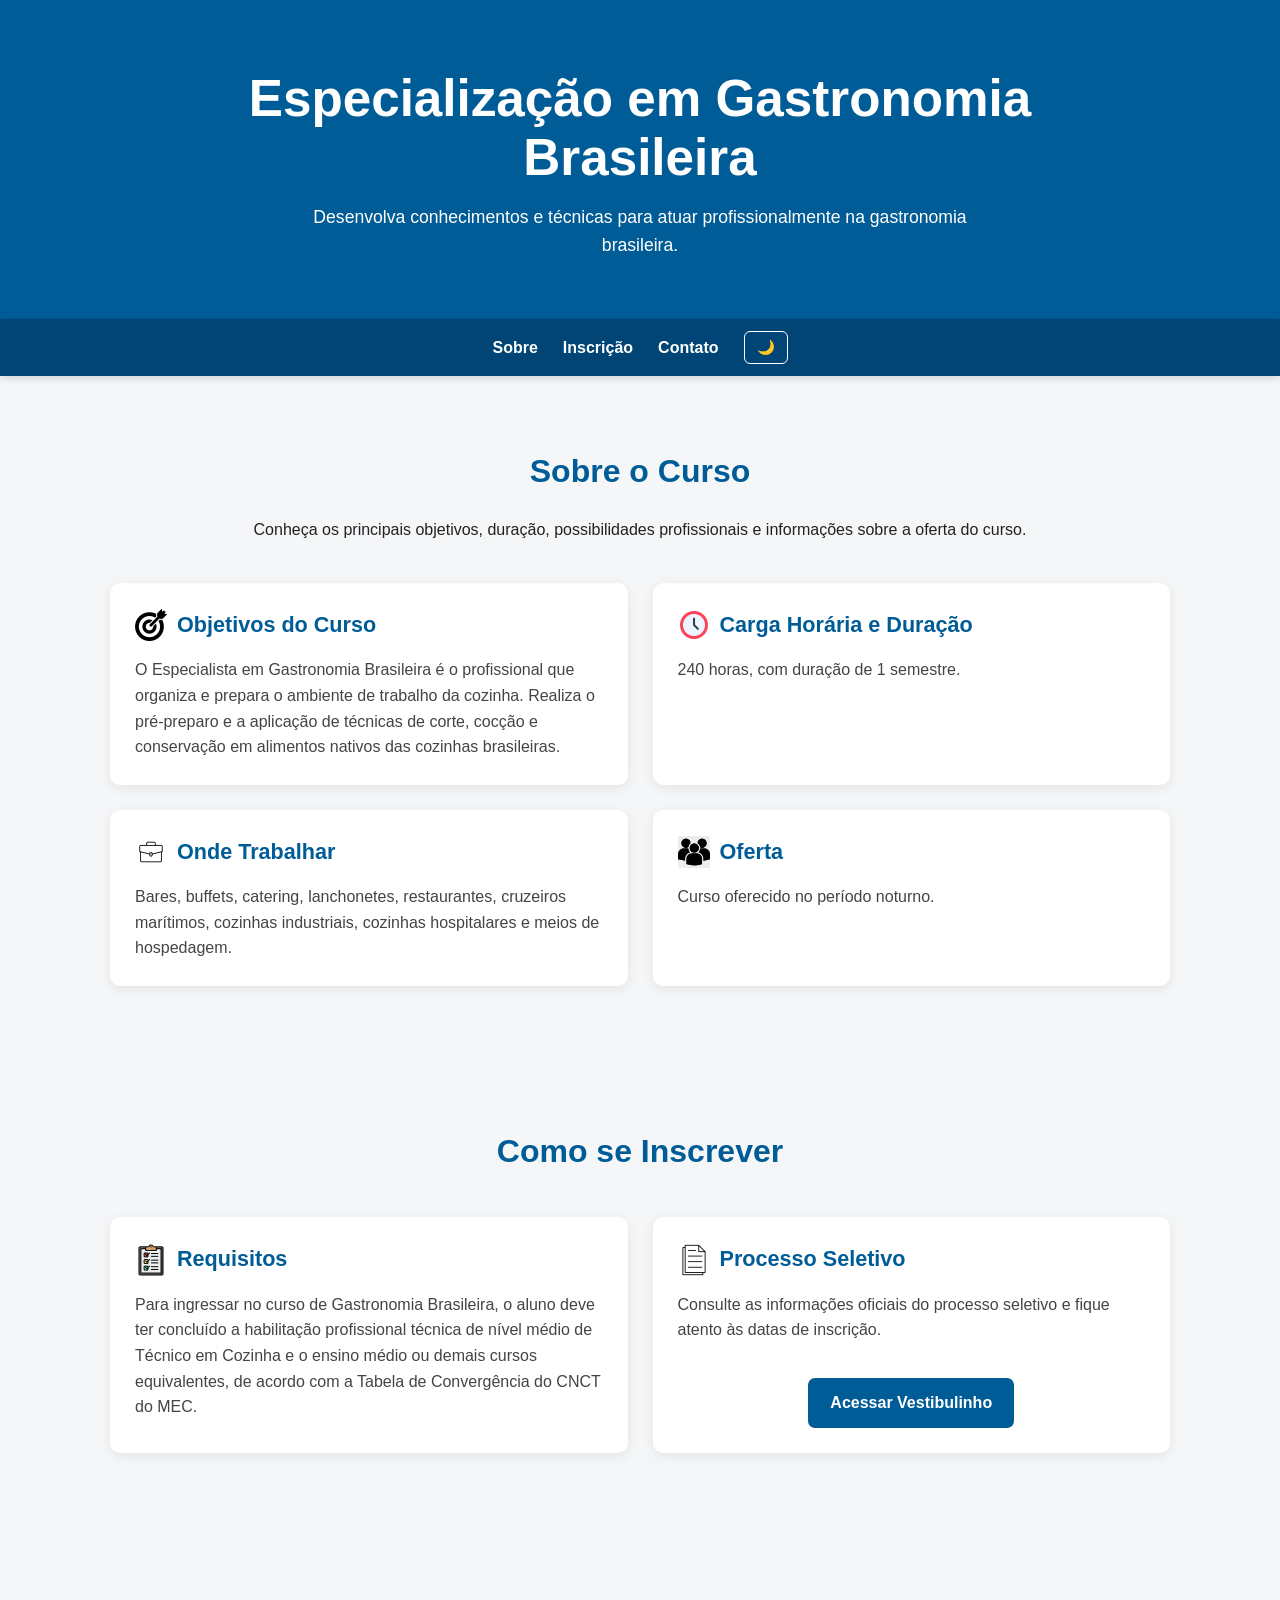
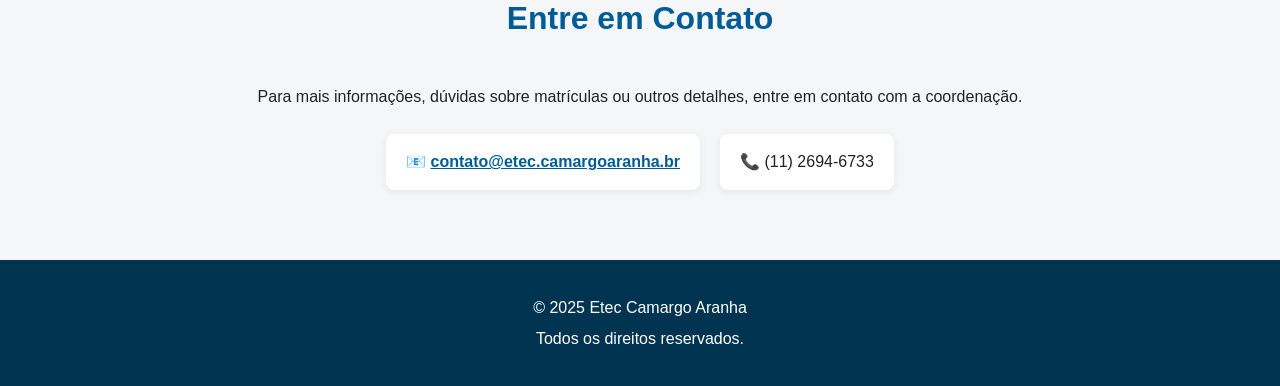
==== index.html @ 9f415c3d "correções" ====
<!DOCTYPE html>
<html lang="pt-BR">

<head>
    <meta charset="UTF-8">

    <meta name="viewport" content="width=device-width, initial-scale=1.0">

    <meta name="description" content="Conheça o curso de Especialização em Gastronomia Brasileira da Etec Camargo Aranha.">

    <meta name="keywords" content="Etec Camargo Aranha, Gastronomia Brasileira, curso, especialização, Etec">

    <meta name="author" content="Etec Camargo Aranha">

    <title>Especialização em Gastronomia Brasileira | Etec Camargo Aranha</title>

    <link rel="shortcut icon" href="camaro-icon.png" type="image/x-icon">
    <link rel="stylesheet" href="style.css">
</head>


<body>

    <!-- =========================
         CABEÇALHO
    ========================== -->

    <header>

        <h1>
            Especialização em Gastronomia Brasileira
        </h1>

        <p>
            Desenvolva conhecimentos e técnicas para atuar
            profissionalmente na gastronomia brasileira.
        </p>

    </header>


    <!-- =========================
         NAVEGAÇÃO
    ========================== -->

    <nav aria-label="Navegação principal">

        <a href="#sobre">
            Sobre
        </a>

        <a href="#matricula">
            Inscrição
        </a>

        <a href="#contato">
            Contato
        </a>

        <button
            class="dark-button"
            id="darkMode"
            type="button"
        >
            🌙
        </button>

    </nav>


    <main>

        <!-- =========================
             SOBRE
        ========================== -->

        <section id="sobre">

            <h2>
                Sobre o Curso
            </h2>

            <p class="intro">
                Conheça os principais objetivos, duração,
                possibilidades profissionais e informações
                sobre a oferta do curso.
            </p>


            <div class="content">

                <article class="card">

                    <h3>
                        <img
                            src="./assets/objetivos.webp"
                            width="32"
                            height="32"
                            alt=""
                            loading="lazy"
                        >

                        Objetivos do Curso
                    </h3>

                    <p>
                        O Especialista em Gastronomia Brasileira é
                        o profissional que organiza e prepara o
                        ambiente de trabalho da cozinha. Realiza o
                        pré-preparo e a aplicação de técnicas de
                        corte, cocção e conservação em alimentos
                        nativos das cozinhas brasileiras.
                    </p>

                </article>


                <article class="card">

                    <h3>
                        <img
                            src="./assets/duracao.webp"
                            width="32"
                            height="32"
                            alt=""
                            loading="lazy"
                        >

                        Carga Horária e Duração
                    </h3>

                    <p>
                        240 horas, com duração de 1 semestre.
                    </p>

                </article>


                <article class="card">

                    <h3>
                        <img
                            src="./assets/atuacao-profissional.webp"
                            width="32"
                            height="32"
                            alt=""
                            loading="lazy"
                        >

                        Onde Trabalhar
                    </h3>

                    <p>
                        Bares, buffets, catering, lanchonetes,
                        restaurantes, cruzeiros marítimos, cozinhas
                        industriais, cozinhas hospitalares e meios
                        de hospedagem.
                    </p>

                </article>


                <article class="card">

                    <h3>
                        <img
                            src="./assets/vagas.webp"
                            width="32"
                            height="32"
                            alt=""
                            loading="lazy"
                        >

                        Oferta
                    </h3>

                    <p>
                        Curso oferecido no período noturno.
                    </p>

                </article>

            </div>

        </section>


        <!-- =========================
             MATRÍCULA
        ========================== -->

        <section id="matricula">

            <h2>
                Como se Inscrever
            </h2>


            <div class="content">

                <article class="card">

                    <h3>

                        <img
                            src="./assets/requisitos.webp"
                            width="32"
                            height="32"
                            alt=""
                            loading="lazy"
                        >

                        Requisitos

                    </h3>

                    <p>
                        Para ingressar no curso de Gastronomia
                        Brasileira, o aluno deve ter concluído a
                        habilitação profissional técnica de nível
                        médio de Técnico em Cozinha e o ensino médio
                        ou demais cursos equivalentes, de acordo com
                        a Tabela de Convergência do CNCT do MEC.
                    </p>

                </article>


                <article class="card">

                    <h3>

                        <img
                            src="./assets/processo-seletivo.webp"
                            width="32"
                            height="32"
                            alt=""
                            loading="lazy"
                        >

                        Processo Seletivo

                    </h3>

                    <p>
                        Consulte as informações oficiais do
                        processo seletivo e fique atento às datas
                        de inscrição.
                    </p>


                    <div class="button-container">

                        <a
                            class="button"
                            href="https://vestibulinho.etec.sp.gov.br/"
                            target="_blank"
                            rel="noopener noreferrer"
                        >
                            Acessar Vestibulinho
                        </a>

                    </div>

                </article>

            </div>

        </section>


        <!-- =========================
             CONTATO
        ========================== -->

        <section id="contato">

            <h2>
                Entre em Contato
            </h2>

            <p>
                Para mais informações, dúvidas sobre matrículas
                ou outros detalhes, entre em contato com a
                coordenação.
            </p>


            <div class="contact-info">

                <p>
                    📧
                    <a href="mailto:contato@etec.camargoaranha.br">
                        contato@etec.camargoaranha.br
                    </a>
                </p>

                <p>
                    📞 (11) 2694-6733
                </p>

            </div>

        </section>

    </main>


    <!-- =========================
         RODAPÉ
    ========================== -->

    <footer>

        <p>
            © 2025 Etec Camargo Aranha
        </p>

        <p>
            Todos os direitos reservados.
        </p>

    </footer>
<script src="script.js"></script>
</body>

</html>
---- style.css ----
/* =========================
           RESET
        ========================= */

        * {
            margin: 0;
            padding: 0;
            box-sizing: border-box;
        }

        html {
            scroll-behavior: smooth;
        }

        body {
            font-family: Arial, sans-serif;
            background: #f4f6f8;
            color: #222;
            line-height: 1.6;
            transition: background 0.3s, color 0.3s;
        }

        img {
            max-width: 100%;
        }

        a {
            color: inherit;
        }


        /* =========================
           HEADER
        ========================= */

        header {
            background: #005c97;
            color: white;
            text-align: center;
            padding: 70px 20px 60px;
        }

        header h1 {
            max-width: 900px;
            margin: 0 auto 15px;
            font-size: clamp(2rem, 5vw, 3.2rem);
            line-height: 1.15;
        }

        header p {
            font-size: 1.1rem;
            max-width: 700px;
            margin: auto;
        }


        /* =========================
           NAVBAR
        ========================= */

        nav {
            position: sticky;
            top: 0;
            z-index: 1000;

            background: #004575;
            color: white;

            display: flex;
            justify-content: center;
            align-items: center;

            gap: 25px;
            padding: 12px 20px;

            box-shadow: 0 2px 8px rgba(0, 0, 0, 0.15);
        }

        nav a {
            text-decoration: none;
            font-weight: bold;
            transition: opacity 0.2s;
        }

        nav a:hover {
            opacity: 0.7;
        }

        .dark-button {
            border: 1px solid white;
            background: transparent;
            color: white;

            padding: 7px 12px;
            border-radius: 6px;

            cursor: pointer;
            font-size: 0.9rem;
        }


        /* =========================
           CONTEÚDO
        ========================= */

        section {
            max-width: 1100px;
            margin: auto;
            padding: 70px 20px;
            scroll-margin-top: 60px;
        }

        section h2 {
            text-align: center;
            color: #005c97;
            font-size: 2rem;
            margin-bottom: 40px;
        }

        .intro {
            max-width: 800px;
            margin: -20px auto 40px;
            text-align: center;
        }


        /* =========================
           CARDS
        ========================= */

        .content {
            display: grid;
            grid-template-columns: repeat(2, 1fr);
            gap: 25px;
        }

        .card {
            background: white;

            padding: 25px;
            border-radius: 10px;

            box-shadow: 0 3px 12px rgba(0, 0, 0, 0.08);

            transition:
                transform 0.2s,
                box-shadow 0.2s;
        }

        .card:hover {
            transform: translateY(-4px);

            box-shadow:
                0 7px 18px rgba(0, 0, 0, 0.12);
        }

        .card h3 {
            display: flex;
            align-items: center;
            gap: 10px;

            color: #005c97;
            margin-bottom: 15px;

            font-size: 1.35rem;
        }

        .card h3 img {
            width: 32px;
            height: 32px;
            object-fit: contain;
        }

        .card p {
            color: #444;
        }


        /* =========================
           BOTÃO
        ========================= */

        .button-container {
            text-align: center;
            margin-top: 35px;
        }

        .button {
            display: inline-block;

            background: #005c97;
            color: white;

            padding: 12px 22px;
            border-radius: 7px;

            text-decoration: none;
            font-weight: bold;

            transition: background 0.2s;
        }

        .button:hover {
            background: #003f68;
        }


        /* =========================
           CONTATO
        ========================= */

        #contato {
            text-align: center;
        }

        .contact-info {
            display: flex;
            justify-content: center;
            flex-wrap: wrap;
            gap: 20px;

            margin-top: 25px;
        }

        .contact-info p {
            background: white;
            padding: 15px 20px;
            border-radius: 8px;

            box-shadow: 0 2px 8px rgba(0, 0, 0, 0.07);
        }

        .contact-info a {
            color: #005c97;
            font-weight: bold;
        }


        /* =========================
           FOOTER
        ========================= */

        footer {
            background: #003451;
            color: white;
            text-align: center;

            padding: 30px 20px;
        }

        footer p {
            margin: 5px;
        }


        /* =========================
           DARK MODE
        ========================= */

        body.dark {
            background: #121212;
            color: #eee;
        }

        body.dark .card,
        body.dark .contact-info p {
            background: #1e1e1e;
            color: #eee;
        }

        body.dark .card p {
            color: #ddd;
        }

        body.dark section h2,
        body.dark .card h3 {
            color: #4da3d9;
        }

        body.dark .contact-info a {
            color: #4da3d9;
        }


        /* =========================
           RESPONSIVIDADE
        ========================= */

        @media (max-width: 768px) {

            nav {
                flex-wrap: wrap;
                gap: 15px;
            }

            .content {
                grid-template-columns: 1fr;
            }

            section {
                padding: 50px 15px;
            }

            header {
                padding: 55px 20px;
            }

            .card {
                padding: 20px;
            }
        }

        @media (max-width: 480px) {

            nav a {
                font-size: 0.9rem;
            }

            header h1 {
                font-size: 2rem;
            }

            header p {
                font-size: 1rem;
            }

            section h2 {
                font-size: 1.7rem;
            }
        }
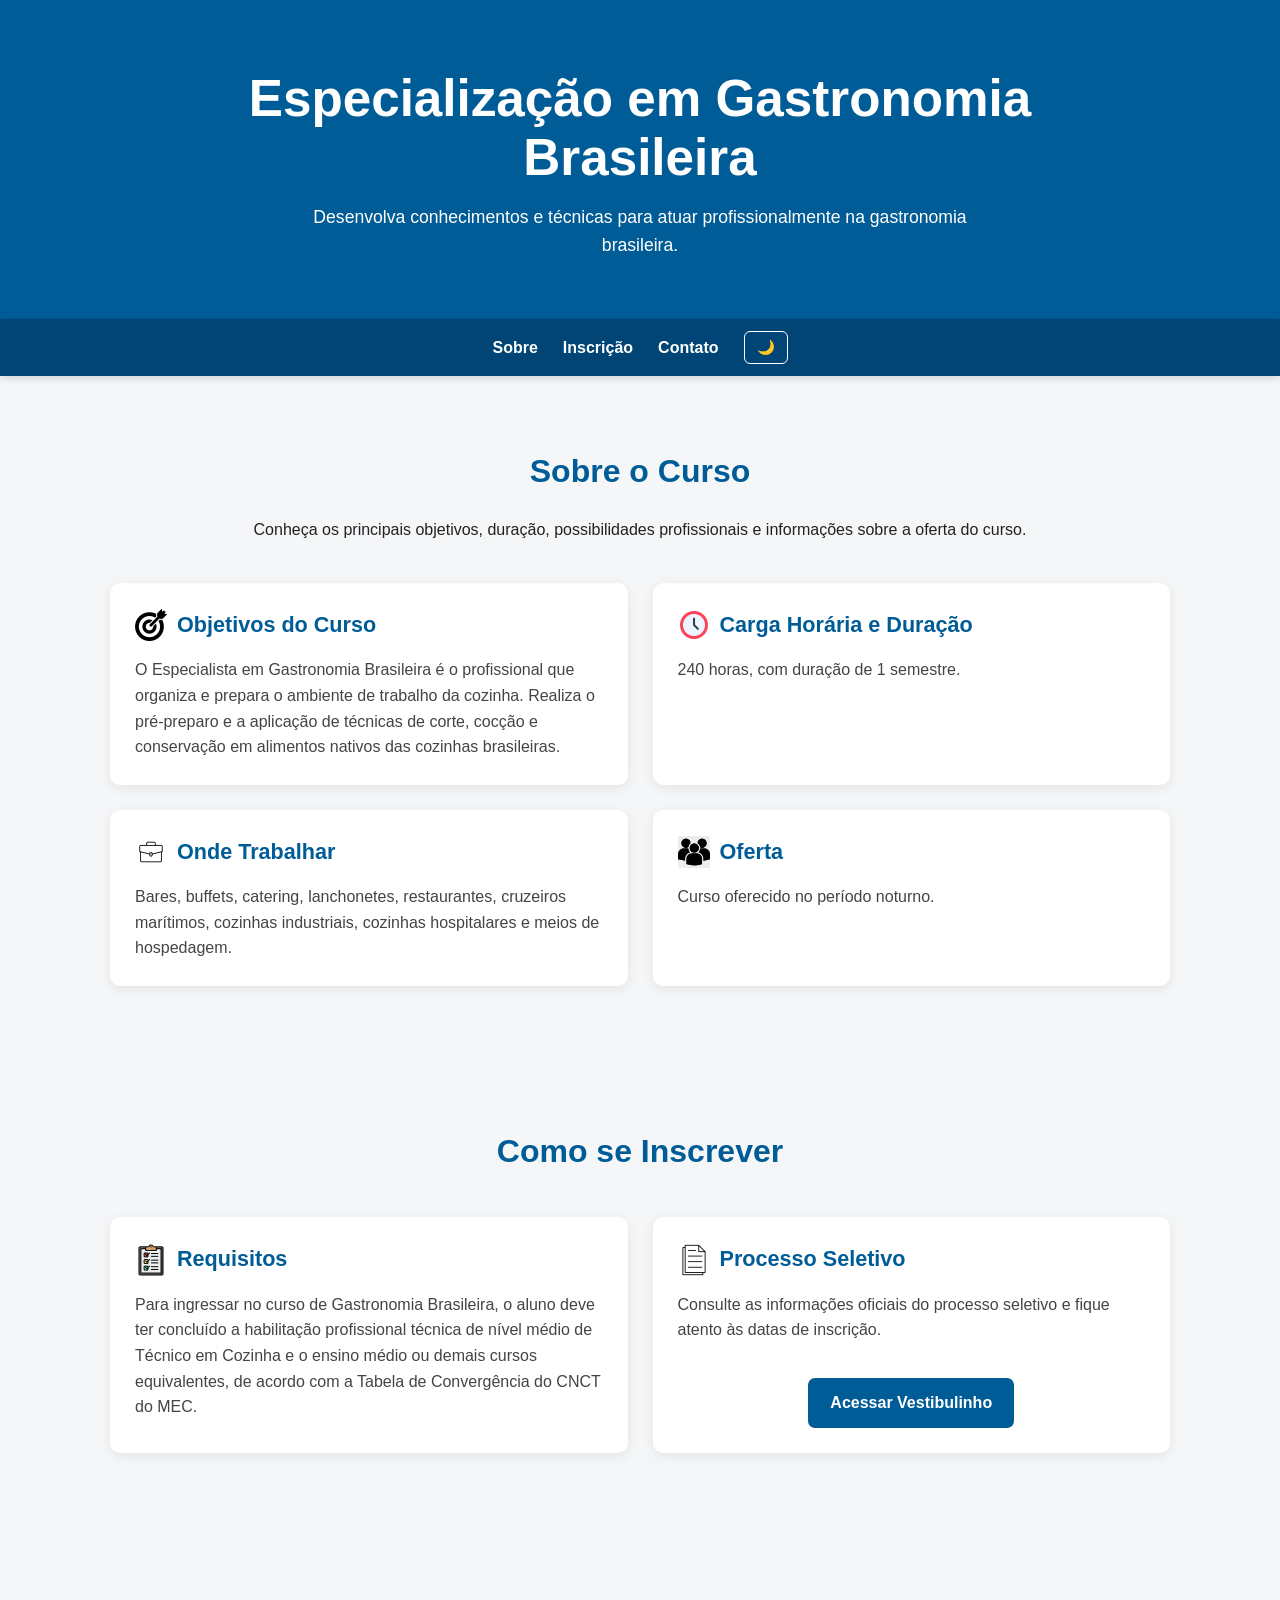
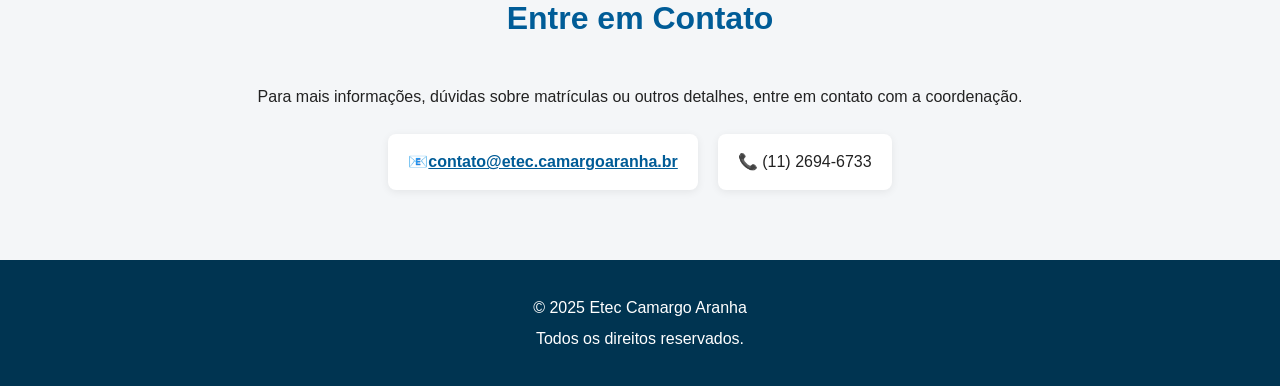
==== commit 0c152755: "melhorias na leitura do site" ====
--- a/index.html
+++ b/index.html
@@ -1,145 +1,41 @@
 <!DOCTYPE html>
 <html lang="pt-BR">
-
 <head>
     <meta charset="UTF-8">
-
     <meta name="viewport" content="width=device-width, initial-scale=1.0">
-
     <meta name="description" content="Conheça o curso de Especialização em Gastronomia Brasileira da Etec Camargo Aranha.">
-
     <meta name="keywords" content="Etec Camargo Aranha, Gastronomia Brasileira, curso, especialização, Etec">
-
     <meta name="author" content="Etec Camargo Aranha">
-
     <title>Especialização em Gastronomia Brasileira | Etec Camargo Aranha</title>
-
-    <link rel="shortcut icon" href="camaro-icon.png" type="image/x-icon">
+    <link rel="shortcut icon" href="./assets/icon.webp" type="image/x-icon">
     <link rel="stylesheet" href="style.css">
 </head>
-
-
 <body>
-
-    <!-- =========================
-         CABEÇALHO
-    ========================== -->
-
     <header>
-
-        <h1>
-            Especialização em Gastronomia Brasileira
-        </h1>
-
-        <p>
-            Desenvolva conhecimentos e técnicas para atuar
-            profissionalmente na gastronomia brasileira.
-        </p>
-
+        <h1>Especialização em Gastronomia Brasileira</h1>
+        <p>Desenvolva conhecimentos e técnicas para atuar profissionalmente na gastronomia brasileira.</p>
     </header>
-
-
-    <!-- =========================
-         NAVEGAÇÃO
-    ========================== -->
-
     <nav aria-label="Navegação principal">
-
-        <a href="#sobre">
-            Sobre
-        </a>
-
-        <a href="#matricula">
-            Inscrição
-        </a>
-
-        <a href="#contato">
-            Contato
-        </a>
-
-        <button
-            class="dark-button"
-            id="darkMode"
-            type="button"
-        >
-            🌙
-        </button>
-
+        <a href="#sobre">Sobre</a>
+        <a href="#matricula">Inscrição</a>
+        <a href="#contato">Contato</a>
+        <button class="dark-button" id="darkMode" type="button">🌙</button>
     </nav>
-
-
     <main>
-
-        <!-- =========================
-             SOBRE
-        ========================== -->
-
         <section id="sobre">
-
-            <h2>
-                Sobre o Curso
-            </h2>
-
-            <p class="intro">
-                Conheça os principais objetivos, duração,
-                possibilidades profissionais e informações
-                sobre a oferta do curso.
-            </p>
-
-
+            <h2>Sobre o Curso</h2>
+            <p class="intro">Conheça os principais objetivos, duração, possibilidades profissionais e informações sobre a oferta do curso.</p>
             <div class="content">
-
                 <article class="card">
-
-                    <h3>
-                        <img
-                            src="./assets/objetivos.webp"
-                            width="32"
-                            height="32"
-                            alt=""
-                            loading="lazy"
-                        >
-
-                        Objetivos do Curso
-                    </h3>
-
-                    <p>
-                        O Especialista em Gastronomia Brasileira é
-                        o profissional que organiza e prepara o
-                        ambiente de trabalho da cozinha. Realiza o
-                        pré-preparo e a aplicação de técnicas de
-                        corte, cocção e conservação em alimentos
-                        nativos das cozinhas brasileiras.
-                    </p>
-
+                    <h3><img src="./assets/objetivos.webp" width="32" height="32" alt="" loading="lazy">Objetivos do Curso</h3>
+                    <p>O Especialista em Gastronomia Brasileira é o profissional que organiza e prepara o ambiente de trabalho da cozinha. Realiza o pré-preparo e a aplicação de técnicas de corte, cocção e conservação em alimentos nativos das cozinhas brasileiras.</p>
                 </article>
-
-
                 <article class="card">
-
-                    <h3>
-                        <img
-                            src="./assets/duracao.webp"
-                            width="32"
-                            height="32"
-                            alt=""
-                            loading="lazy"
-                        >
-
-                        Carga Horária e Duração
-                    </h3>
-
-                    <p>
-                        240 horas, com duração de 1 semestre.
-                    </p>
-
+                    <h3><img src="./assets/duracao.webp" width="32" height="32" alt="" loading="lazy">Carga Horária e Duração</h3>
+                    <p>240 horas, com duração de 1 semestre.</p>
                 </article>
-
-
                 <article class="card">
-
-                    <h3>
-                        <img
+                    <h3><img
                             src="./assets/atuacao-profissional.webp"
                             width="32"
                             height="32"
@@ -149,179 +45,44 @@
 
                         Onde Trabalhar
                     </h3>
-
-                    <p>
-                        Bares, buffets, catering, lanchonetes,
-                        restaurantes, cruzeiros marítimos, cozinhas
-                        industriais, cozinhas hospitalares e meios
-                        de hospedagem.
-                    </p>
-
+                    <p>Bares, buffets, catering, lanchonetes, restaurantes, cruzeiros marítimos, cozinhas industriais, cozinhas hospitalares e meios de hospedagem.</p>
                 </article>
-
-
                 <article class="card">
-
+                    <h3><img src="./assets/vagas.webp" width="32" height="32" alt="" loading="lazy">Oferta</h3>
+                    <p>Curso oferecido no período noturno.</p>
+                </article>
+            </div>
+        </section>
+        <section id="matricula">
+            <h2>Como se Inscrever</h2>
+            <div class="content">
+                <article class="card">
                     <h3>
-                        <img
-                            src="./assets/vagas.webp"
-                            width="32"
-                            height="32"
-                            alt=""
-                            loading="lazy"
-                        >
-
-                        Oferta
-                    </h3>
-
-                    <p>
-                        Curso oferecido no período noturno.
-                    </p>
-
+                        <img src="./assets/requisitos.webp" width="32" height="32" alt="" loading="lazy">Requisitos</h3>
+                    <p> Para ingressar no curso de Gastronomia Brasileira, o aluno deve ter concluído a habilitação profissional técnica de nível médio de Técnico em Cozinha e o ensino médio ou demais cursos equivalentes, de acordo com a Tabela de Convergência do CNCT do MEC.</p>
                 </article>
-
+                <article class="card">
+                    <h3><img src="./assets/processo-seletivo.webp" width="32" height="32" alt="" loading="lazy">Processo Seletivo</h3>
+                    <p>Consulte as informações oficiais do processo seletivo e fique atento às datas de inscrição.</p>
+                    <div class="button-container">
+                        <a class="button" href="https://vestibulinho.etec.sp.gov.br/" target="_blank" rel="noopener noreferrer">Acessar Vestibulinho</a>
+                    </div>
+                </article>
             </div>
-
         </section>
-
-
-        <!-- =========================
-             MATRÍCULA
-        ========================== -->
-
-        <section id="matricula">
-
-            <h2>
-                Como se Inscrever
-            </h2>
-
-
-            <div class="content">
-
-                <article class="card">
-
-                    <h3>
-
-                        <img
-                            src="./assets/requisitos.webp"
-                            width="32"
-                            height="32"
-                            alt=""
-                            loading="lazy"
-                        >
-
-                        Requisitos
-
-                    </h3>
-
-                    <p>
-                        Para ingressar no curso de Gastronomia
-                        Brasileira, o aluno deve ter concluído a
-                        habilitação profissional técnica de nível
-                        médio de Técnico em Cozinha e o ensino médio
-                        ou demais cursos equivalentes, de acordo com
-                        a Tabela de Convergência do CNCT do MEC.
-                    </p>
-
-                </article>
-
-
-                <article class="card">
-
-                    <h3>
-
-                        <img
-                            src="./assets/processo-seletivo.webp"
-                            width="32"
-                            height="32"
-                            alt=""
-                            loading="lazy"
-                        >
-
-                        Processo Seletivo
-
-                    </h3>
-
-                    <p>
-                        Consulte as informações oficiais do
-                        processo seletivo e fique atento às datas
-                        de inscrição.
-                    </p>
-
-
-                    <div class="button-container">
-
-                        <a
-                            class="button"
-                            href="https://vestibulinho.etec.sp.gov.br/"
-                            target="_blank"
-                            rel="noopener noreferrer"
-                        >
-                            Acessar Vestibulinho
-                        </a>
-
-                    </div>
-
-                </article>
-
+        <section id="contato">
+            <h2>Entre em Contato</h2>
+            <p>Para mais informações, dúvidas sobre matrículas ou outros detalhes, entre em contato com a coordenação.</p>
+            <div class="contact-info">
+                <p>📧<a href="mailto:contato@etec.camargoaranha.br">contato@etec.camargoaranha.br</a></p>
+                <p>📞 (11) 2694-6733</p>
             </div>
-
         </section>
-
-
-        <!-- =========================
-             CONTATO
-        ========================== -->
-
-        <section id="contato">
-
-            <h2>
-                Entre em Contato
-            </h2>
-
-            <p>
-                Para mais informações, dúvidas sobre matrículas
-                ou outros detalhes, entre em contato com a
-                coordenação.
-            </p>
-
-
-            <div class="contact-info">
-
-                <p>
-                    📧
-                    <a href="mailto:contato@etec.camargoaranha.br">
-                        contato@etec.camargoaranha.br
-                    </a>
-                </p>
-
-                <p>
-                    📞 (11) 2694-6733
-                </p>
-
-            </div>
-
-        </section>
-
     </main>
-
-
-    <!-- =========================
-         RODAPÉ
-    ========================== -->
-
     <footer>
-
-        <p>
-            © 2025 Etec Camargo Aranha
-        </p>
-
-        <p>
-            Todos os direitos reservados.
-        </p>
-
+        <p>© 2025 Etec Camargo Aranha</p>
+        <p>Todos os direitos reservados.</p>
     </footer>
 <script src="script.js"></script>
 </body>
-
 </html>
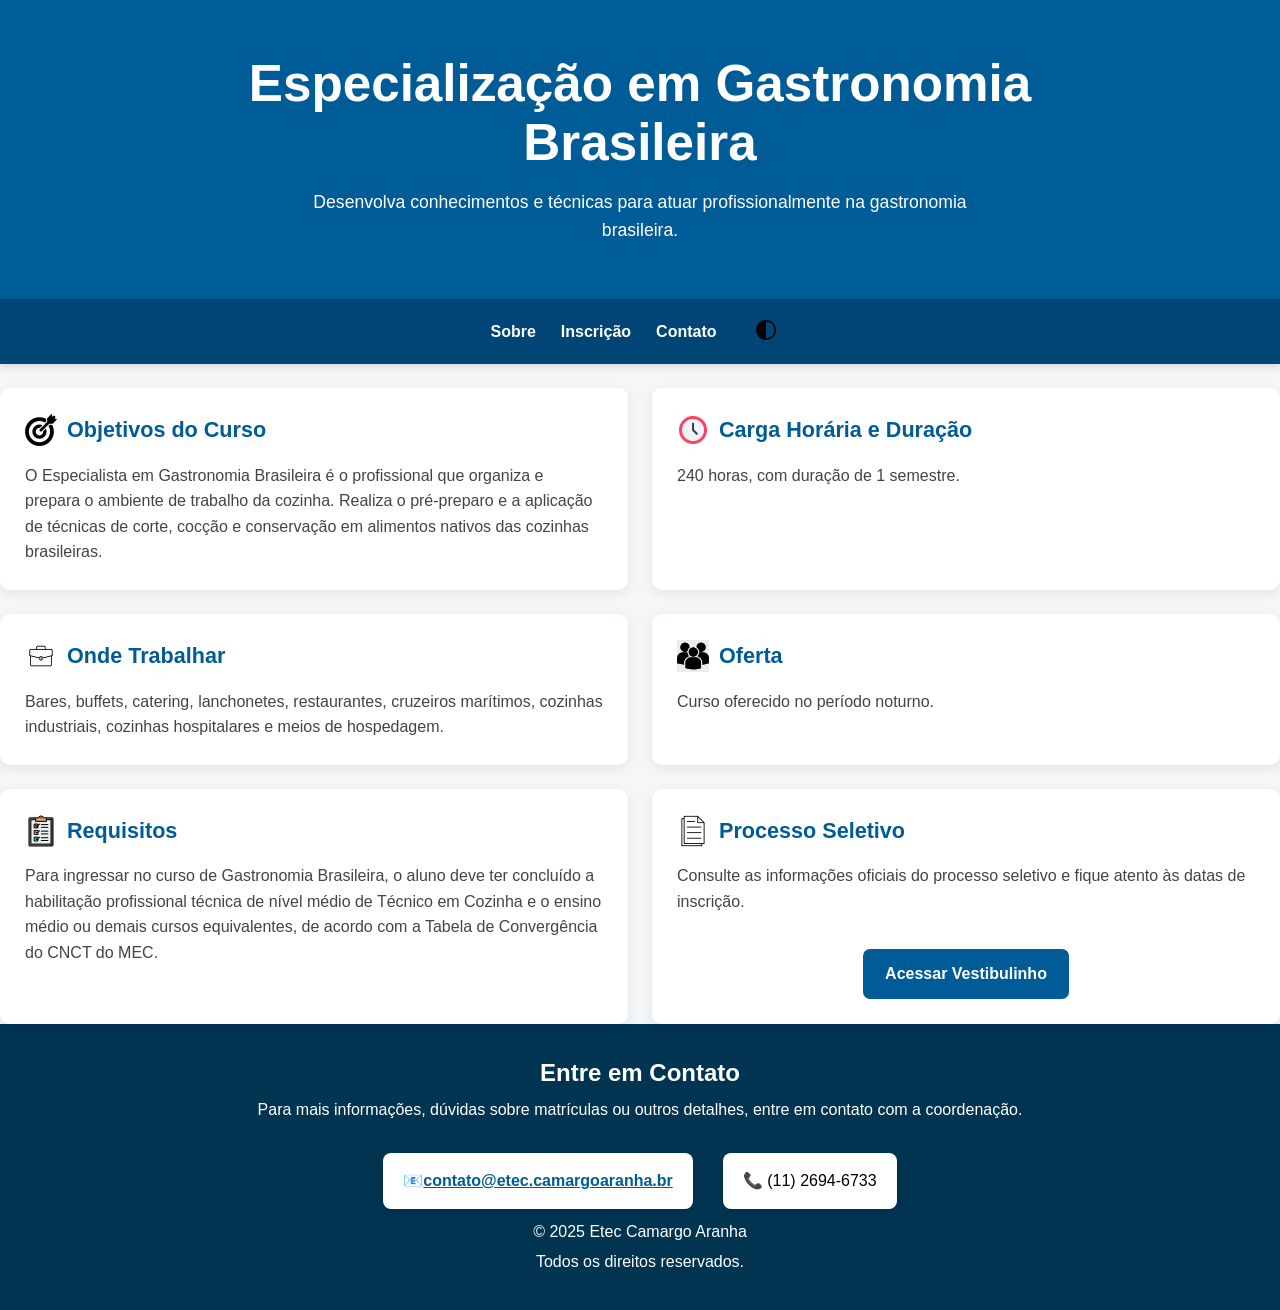
==== commit 210b2404: "adição de modulos e correção de layout" ====
--- a/index.html
+++ b/index.html
@@ -8,7 +8,7 @@
     <meta name="author" content="Etec Camargo Aranha">
     <title>Especialização em Gastronomia Brasileira | Etec Camargo Aranha</title>
     <link rel="shortcut icon" href="./assets/icon.webp" type="image/x-icon">
-    <link rel="stylesheet" href="style.css">
+    <link rel="stylesheet" href="./css/main.css">
 </head>
 <body>
     <header>
@@ -19,42 +19,32 @@
         <a href="#sobre">Sobre</a>
         <a href="#matricula">Inscrição</a>
         <a href="#contato">Contato</a>
-        <button class="dark-button" id="darkMode" type="button">🌙</button>
+        <button class="dark-button" id="darkMode" type="button"><img src="./assets/dark-theme-svgrepo-com.svg" alt="botão de modo escuro"></button>
     </nav>
     <main>
         <section id="sobre">
-            <h2>Sobre o Curso</h2>
-            <p class="intro">Conheça os principais objetivos, duração, possibilidades profissionais e informações sobre a oferta do curso.</p>
             <div class="content">
                 <article class="card">
-                    <h3><img src="./assets/objetivos.webp" width="32" height="32" alt="" loading="lazy">Objetivos do Curso</h3>
+                    <h3><img src="./assets/objetivos.webp" width="32" height="32" alt="icone de objetivos" loading="lazy">Objetivos do Curso</h3>
                     <p>O Especialista em Gastronomia Brasileira é o profissional que organiza e prepara o ambiente de trabalho da cozinha. Realiza o pré-preparo e a aplicação de técnicas de corte, cocção e conservação em alimentos nativos das cozinhas brasileiras.</p>
                 </article>
                 <article class="card">
-                    <h3><img src="./assets/duracao.webp" width="32" height="32" alt="" loading="lazy">Carga Horária e Duração</h3>
+                    <h3><img src="./assets/duracao.webp" width="32" height="32" alt="icone de duração do curso" loading="lazy">Carga Horária e Duração</h3>
                     <p>240 horas, com duração de 1 semestre.</p>
                 </article>
                 <article class="card">
-                    <h3><img
-                            src="./assets/atuacao-profissional.webp"
-                            width="32"
-                            height="32"
-                            alt=""
-                            loading="lazy"
-                        >
-
+                    <h3><img src="./assets/atuacao-profissional.webp" width="32" height="32" alt="icone de trabalho" loading="lazy">
                         Onde Trabalhar
                     </h3>
                     <p>Bares, buffets, catering, lanchonetes, restaurantes, cruzeiros marítimos, cozinhas industriais, cozinhas hospitalares e meios de hospedagem.</p>
                 </article>
                 <article class="card">
-                    <h3><img src="./assets/vagas.webp" width="32" height="32" alt="" loading="lazy">Oferta</h3>
+                    <h3><img src="./assets/vagas.webp" width="32" height="32" alt="icone de vagas" loading="lazy">Oferta</h3>
                     <p>Curso oferecido no período noturno.</p>
                 </article>
             </div>
         </section>
         <section id="matricula">
-            <h2>Como se Inscrever</h2>
             <div class="content">
                 <article class="card">
                     <h3>
@@ -70,6 +60,9 @@
                 </article>
             </div>
         </section>
+
+    </main>
+    <footer>
         <section id="contato">
             <h2>Entre em Contato</h2>
             <p>Para mais informações, dúvidas sobre matrículas ou outros detalhes, entre em contato com a coordenação.</p>
@@ -77,9 +70,7 @@
                 <p>📧<a href="mailto:contato@etec.camargoaranha.br">contato@etec.camargoaranha.br</a></p>
                 <p>📞 (11) 2694-6733</p>
             </div>
-        </section>
-    </main>
-    <footer>
+        </section>        
         <p>© 2025 Etec Camargo Aranha</p>
         <p>Todos os direitos reservados.</p>
     </footer>
--- a/css/main.css
+++ b/css/main.css
@@ -0,0 +1,9 @@
+@import url("reset.css");
+@import url("header.css");
+@import url("navbar.css");
+@import url("cards.css");
+@import url("buttons.css");
+@import url("contact.css");
+@import url("footer.css");
+@import url("dark-mode.css");
+@import url("responsive.css");
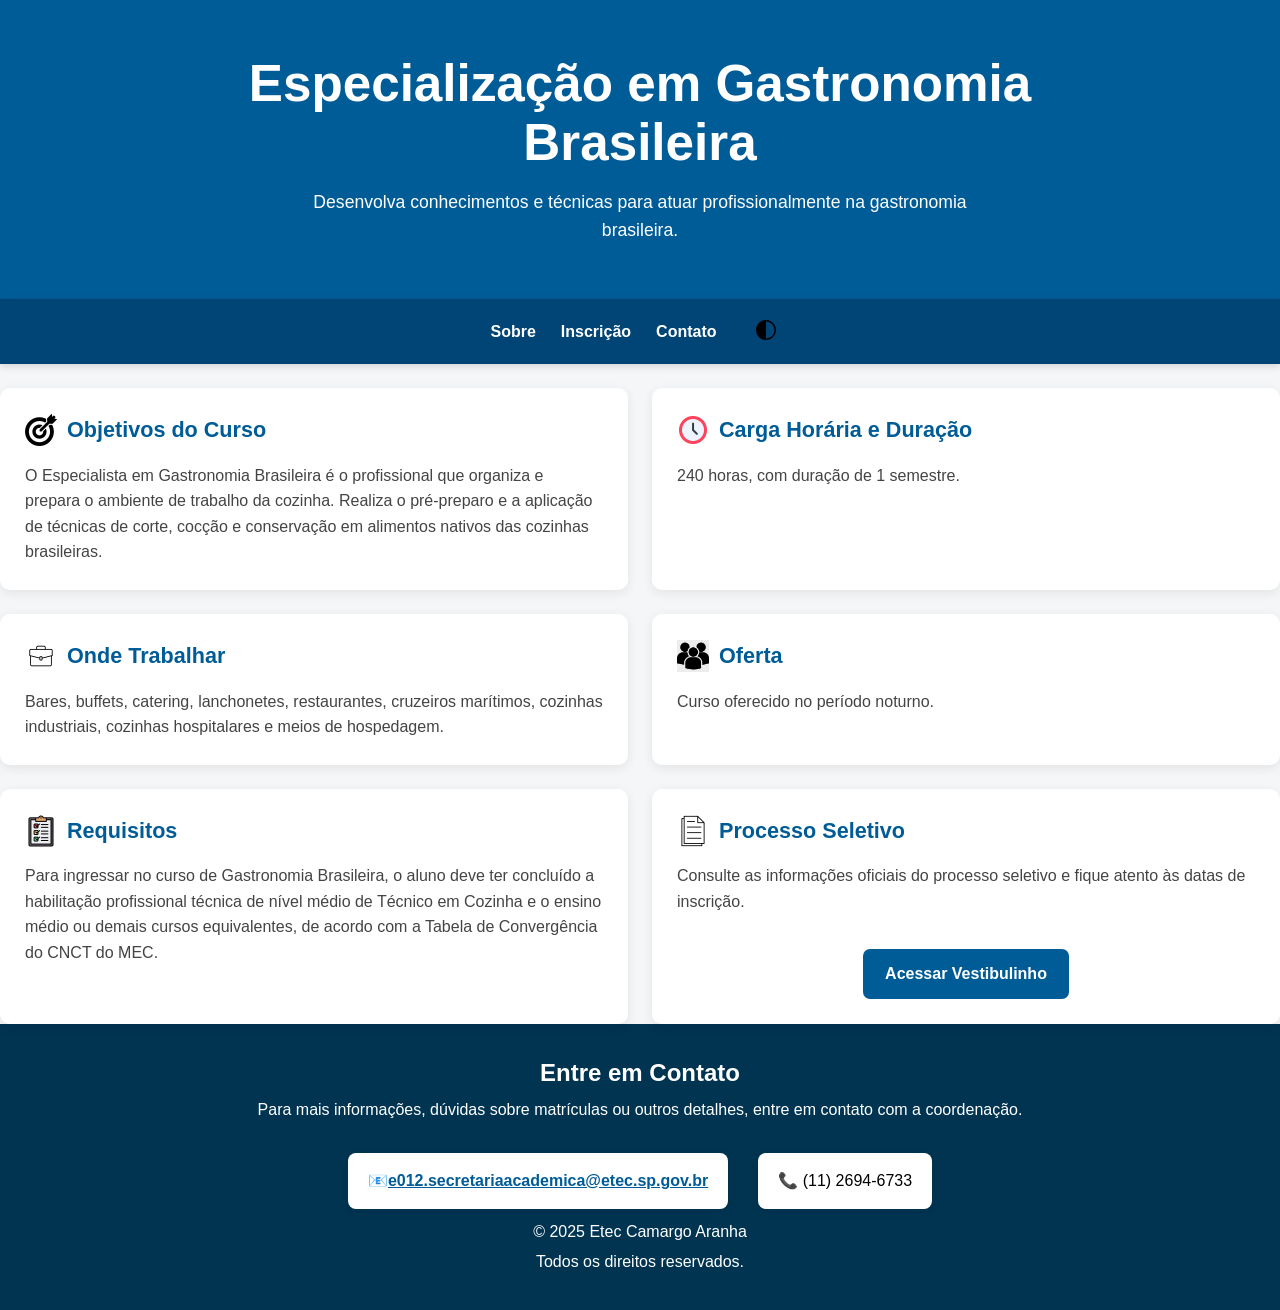
==== commit f957187a: "email/meta tags alterei o email da escola e as meta tags" ====
--- a/index.html
+++ b/index.html
@@ -5,7 +5,7 @@
     <meta name="viewport" content="width=device-width, initial-scale=1.0">
     <meta name="description" content="Conheça o curso de Especialização em Gastronomia Brasileira da Etec Camargo Aranha.">
     <meta name="keywords" content="Etec Camargo Aranha, Gastronomia Brasileira, curso, especialização, Etec">
-    <meta name="author" content="Etec Camargo Aranha">
+    <meta name="author" content="jetaphid, shibadev54">
     <title>Especialização em Gastronomia Brasileira | Etec Camargo Aranha</title>
     <link rel="shortcut icon" href="./assets/icon.webp" type="image/x-icon">
     <link rel="stylesheet" href="./css/main.css">
@@ -67,7 +67,7 @@
             <h2>Entre em Contato</h2>
             <p>Para mais informações, dúvidas sobre matrículas ou outros detalhes, entre em contato com a coordenação.</p>
             <div class="contact-info">
-                <p>📧<a href="mailto:contato@etec.camargoaranha.br">contato@etec.camargoaranha.br</a></p>
+                <p>📧<a href="mailto:e012.secretariaacademica@etec.sp.gov.br">e012.secretariaacademica@etec.sp.gov.br</a></p>
                 <p>📞 (11) 2694-6733</p>
             </div>
         </section>        
